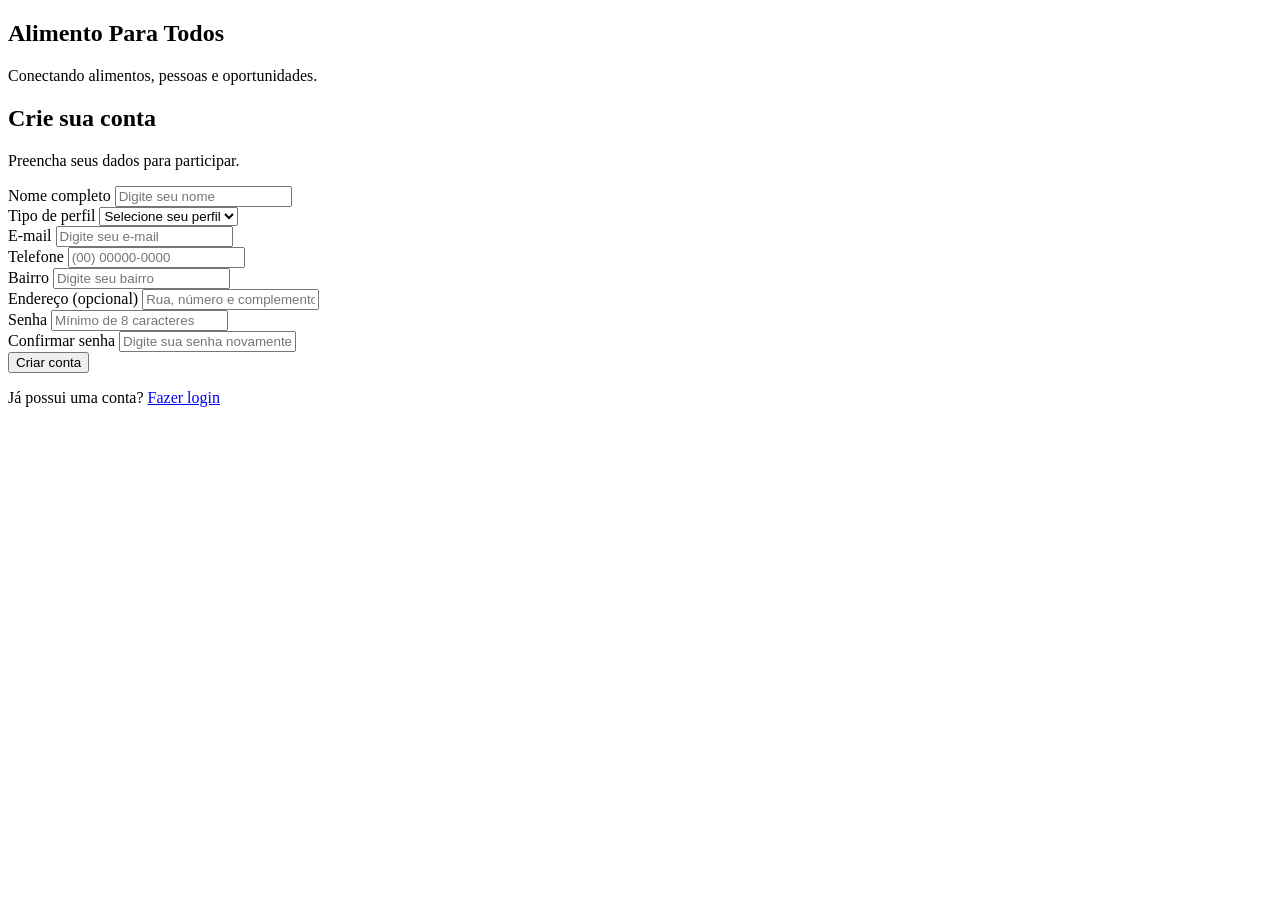
==== cadastro.html @ 30878cf6 "Move páginas HTML para a raiz e para as pastas de perfil Co-Authored-By: Claude Opus 5.5 <noreply@an" ====
<!DOCTYPE html>
<html lang="pt-br">

<head>
    <meta charset="UTF-8">
    <meta name="viewport" content="width=device-width, initial-scale=1.0">

    <title>Cadastro | Projeto</title>

    <link rel="preconnect" href="https://fonts.googleapis.com">
    <link rel="preconnect" href="https://fonts.gstatic.com" crossorigin>

    <link href="https://fonts.googleapis.com/css2?family=Inter:wght@400;500;600;700&family=Poppins:wght@400;500;600;700&display=swap" rel="stylesheet">

    <link rel="stylesheet" href="../css/style.css">
    <link rel="stylesheet" href="../css/cadastro.css">

</head>

<body>

    <main class="cadastro-container">

        <section class="cadastro-card">

            <div class="logo">
                <h1>Alimento Para Todos</h1>
                <p>Conectando alimentos, pessoas e oportunidades.</p>
            </div>

            <div class="cadastro-titulo">
                <h2>Crie sua conta</h2>
                <p>Preencha seus dados para participar.</p>
            </div>

            <form action="#" method="POST">

                <div class="campo">
                    <label for="nome">Nome completo</label>
                    <input
                        type="text"
                        id="nome"
                        name="nome"
                        placeholder="Digite seu nome"
                        required
                    >
                </div>

                <div class="campo">
                    <label for="perfil">Tipo de perfil</label>
                    <select id="perfil" name="perfil" required>
                        <option value="">Selecione seu perfil</option>
                        <option value="comercio">Comércio</option>
                        <option value="ong">ONG</option>
                    </select>
                </div>

                <div class="campo">
                    <label for="email">E-mail</label>
                    <input
                        type="email"
                        id="email"
                        name="email"
                        placeholder="Digite seu e-mail"
                        required
                    >
                </div>

                <div class="campo">
                    <label for="telefone">Telefone</label>
                    <input
                        type="tel"
                        id="telefone"
                        name="telefone"
                        placeholder="(00) 00000-0000"
                        required
                    >
                </div>

                <div class="campo">
                    <label for="bairro">Bairro</label>
                    <input
                        type="text"
                        id="bairro"
                        name="bairro"
                        placeholder="Digite seu bairro"
                        required
                    >
                </div>

                <div class="campo">
                    <label for="endereco">Endereço (opcional)</label>
                    <input
                        type="text"
                        id="endereco"
                        name="endereco"
                        placeholder="Rua, número e complemento"
                    >
                </div>

                <div class="campo">
                    <label for="senha">Senha</label>
                    <input
                        type="password"
                        id="senha"
                        name="senha"
                        placeholder="Mínimo de 8 caracteres"
                        minlength="8"
                        required
                    >
                </div>

                <div class="campo">
                    <label for="confirmar_senha">Confirmar senha</label>
                    <input
                        type="password"
                        id="confirmar_senha"
                        name="confirmar_senha"
                        placeholder="Digite sua senha novamente"
                        minlength="8"
                        required
                    >
                </div>

                <button type="submit" class="btn-cadastrar">
                    Criar conta
                </button>

            </form>

            <div class="cadastro-login">
                <p>
                    Já possui uma conta?
                    <a href="login.html">Fazer login</a>
                </p>
            </div>

        </section>

    </main>

</body>

</html>
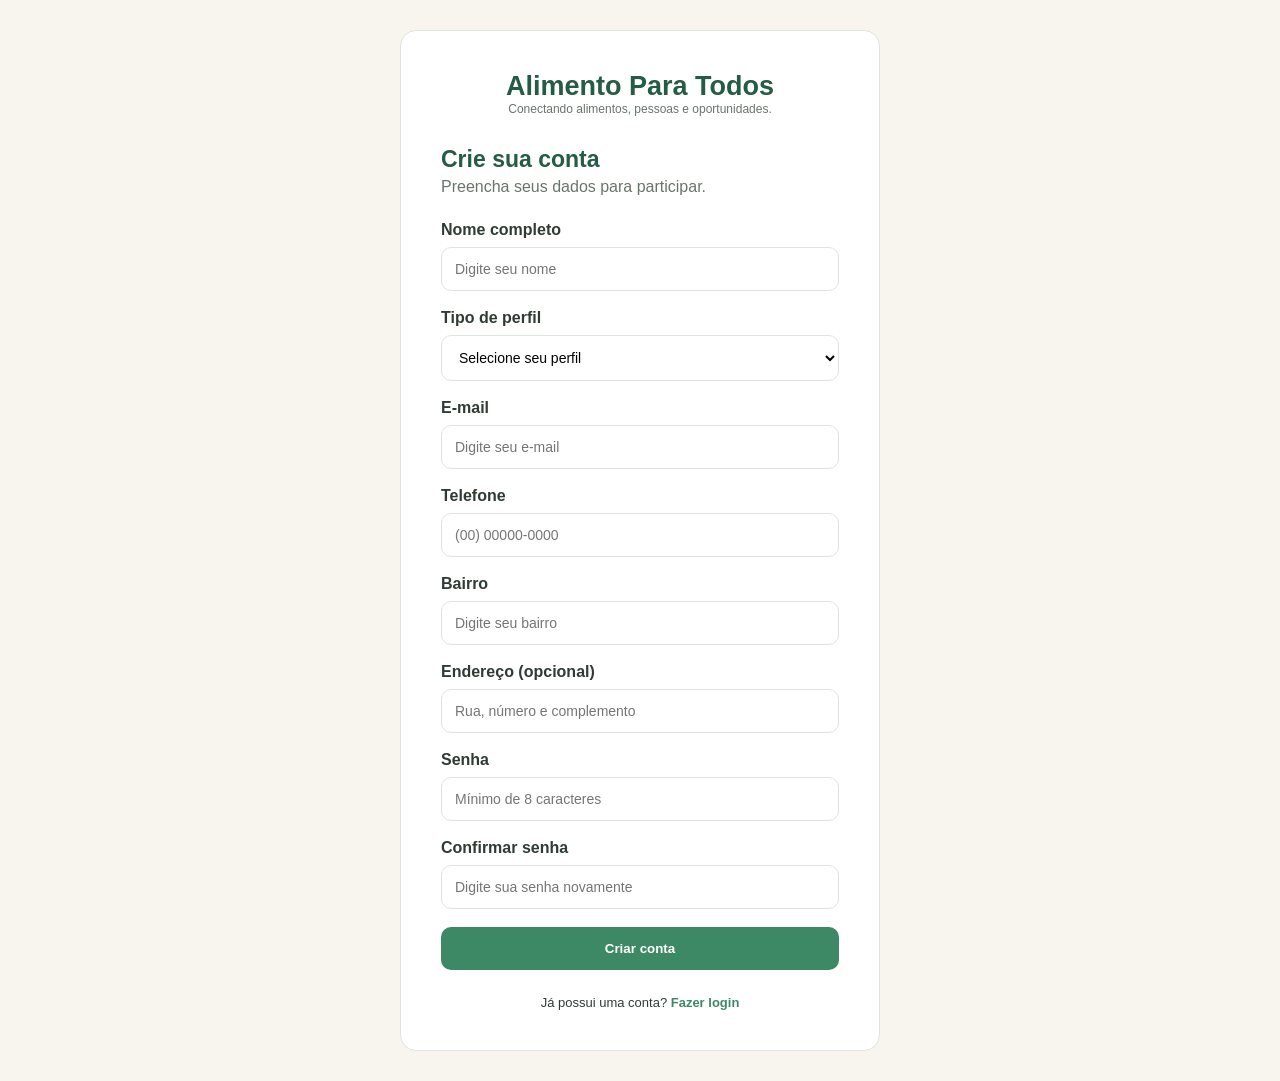
==== commit 1b31d738: "Corrige caminhos dos HTML e prepara páginas para os scripts Co-Authored-By: Claude Opus 5.5 <noreply" ====
--- a/cadastro.html
+++ b/cadastro.html
@@ -6,19 +6,19 @@
     <meta charset="UTF-8">
     <meta name="viewport" content="width=device-width, initial-scale=1.0">
 
-    <title>Cadastro | Projeto</title>
+    <title>Cadastro | Alimento Para Todos</title>
 
     <link rel="preconnect" href="https://fonts.googleapis.com">
     <link rel="preconnect" href="https://fonts.gstatic.com" crossorigin>
 
     <link href="https://fonts.googleapis.com/css2?family=Inter:wght@400;500;600;700&family=Poppins:wght@400;500;600;700&display=swap" rel="stylesheet">
 
-    <link rel="stylesheet" href="../css/style.css">
-    <link rel="stylesheet" href="../css/cadastro.css">
+    <link rel="stylesheet" href="assets/css/style.css">
+    <link rel="stylesheet" href="assets/css/cadastro.css">
 
 </head>
 
-<body>
+<body data-area="publica">
 
     <main class="cadastro-container">
 
@@ -34,7 +34,9 @@
                 <p>Preencha seus dados para participar.</p>
             </div>
 
-            <form action="#" method="POST">
+            <form id="form-cadastro" action="#" method="POST">
+
+                <p class="mensagem" id="mensagem" role="alert"></p>
 
                 <div class="campo">
                     <label for="nome">Nome completo</label>
@@ -43,6 +45,8 @@
                         id="nome"
                         name="nome"
                         placeholder="Digite seu nome"
+                        maxlength="150"
+                        autocomplete="name"
                         required
                     >
                 </div>
@@ -63,6 +67,8 @@
                         id="email"
                         name="email"
                         placeholder="Digite seu e-mail"
+                        maxlength="150"
+                        autocomplete="email"
                         required
                     >
                 </div>
@@ -74,6 +80,7 @@
                         id="telefone"
                         name="telefone"
                         placeholder="(00) 00000-0000"
+                        autocomplete="tel"
                         required
                     >
                 </div>
@@ -85,6 +92,7 @@
                         id="bairro"
                         name="bairro"
                         placeholder="Digite seu bairro"
+                        maxlength="80"
                         required
                     >
                 </div>
@@ -96,6 +104,8 @@
                         id="endereco"
                         name="endereco"
                         placeholder="Rua, número e complemento"
+                        maxlength="200"
+                        autocomplete="street-address"
                     >
                 </div>
 
@@ -107,6 +117,7 @@
                         name="senha"
                         placeholder="Mínimo de 8 caracteres"
                         minlength="8"
+                        autocomplete="new-password"
                         required
                     >
                 </div>
@@ -119,6 +130,7 @@
                         name="confirmar_senha"
                         placeholder="Digite sua senha novamente"
                         minlength="8"
+                        autocomplete="new-password"
                         required
                     >
                 </div>
@@ -132,7 +144,7 @@
             <div class="cadastro-login">
                 <p>
                     Já possui uma conta?
-                    <a href="login.html">Fazer login</a>
+                    <a href="index.html">Fazer login</a>
                 </p>
             </div>
 
@@ -140,6 +152,11 @@
 
     </main>
 
+    <script src="assets/js/utils.js"></script>
+    <script src="assets/js/api.js"></script>
+    <script src="assets/js/auth.js"></script>
+    <script src="assets/js/paginas/cadastro.js"></script>
+
 </body>
 
 </html>
--- a/assets/css/style.css
+++ b/assets/css/style.css
@@ -0,0 +1,47 @@
+
+:root {
+
+    --verde-principal: #245C45;
+    --verde-natural: #3D8965;
+    --verde-suave: #A8CDB2;
+    --verde-claro: #EAF2E9;
+
+    --creme: #F7F5ED;
+    --branco: #FFFFFF;
+
+    --texto-principal: #303B34;
+    --texto-secundario: #68756C;
+
+    --borda: #DDE5DC;
+
+    --fonte-titulo: 'Poppins', sans-serif;
+    --fonte-texto: 'Inter', sans-serif;
+
+}
+
+* {
+    margin: 0;
+    padding: 0;
+    box-sizing: border-box;
+}
+
+body {
+    font-family: var(--fonte-texto);
+    background-color: var(--creme);
+    color: var(--texto-principal);
+}
+
+
+h1, h2, h3, h4 {
+    font-family: var(--fonte-titulo);
+    color: var(--verde-principal);
+}
+
+a {
+    color: var(--verde-natural);
+    text-decoration: none;
+}
+
+a:hover {
+    color: var(--verde-principal);
+}
--- a/assets/css/cadastro.css
+++ b/assets/css/cadastro.css
@@ -0,0 +1,120 @@
+
+.cadastro-container {
+    min-height: 100vh;
+
+    display: flex;
+    align-items: center;
+    justify-content: center;
+
+    padding: 30px 20px;
+}
+
+.cadastro-card {
+    width: 100%;
+    max-width: 480px;
+
+    background-color: var(--branco);
+
+    padding: 40px;
+
+    border: 1px solid var(--borda);
+    border-radius: 16px;
+}
+
+.logo {
+    text-align: center;
+    margin-bottom: 30px;
+}
+
+.logo h1 {
+    font-size: 27px;
+    font-weight: 700;
+}
+
+.logo p {
+    color: var(--texto-secundario);
+    font-size: 12px;
+}
+
+.cadastro-titulo {
+    margin-bottom: 25px;
+}
+
+.cadastro-titulo h2 {
+    font-size: 23px;
+    margin-bottom: 5px;
+}
+
+.cadastro-titulo p {
+    color: var(--texto-secundario);
+}
+
+.campo {
+    margin-bottom: 18px;
+}
+
+.campo label {
+    display: block;
+    margin-bottom: 8px;
+    font-weight: 600;
+}
+
+.campo input,
+.campo select {
+    width: 100%;
+    padding: 13px;
+
+    border: 1px solid var(--borda);
+    border-radius: 10px;
+
+    outline: none;
+    font-family: var(--fonte-texto);
+    font-size: 14px;
+
+    background-color: var(--branco);
+}
+
+.campo input:focus,
+.campo select:focus {
+    border-color: var(--verde-natural);
+}
+
+.btn-cadastrar {
+    width: 100%;
+    padding: 14px;
+
+    background-color: var(--verde-natural);
+    color: var(--branco);
+
+    border: none;
+    border-radius: 10px;
+
+    font-weight: 600;
+    cursor: pointer;
+}
+
+.btn-cadastrar:hover {
+    background-color: var(--verde-principal);
+}
+
+.cadastro-login {
+    text-align: center;
+    margin-top: 25px;
+
+    font-size: 13px;
+}
+
+.cadastro-login a {
+    font-weight: 700;
+}
+
+@media (max-width: 480px) {
+
+    .cadastro-card {
+        padding: 28px 22px;
+    }
+
+    .logo h1 {
+        font-size: 23px;
+    }
+}
